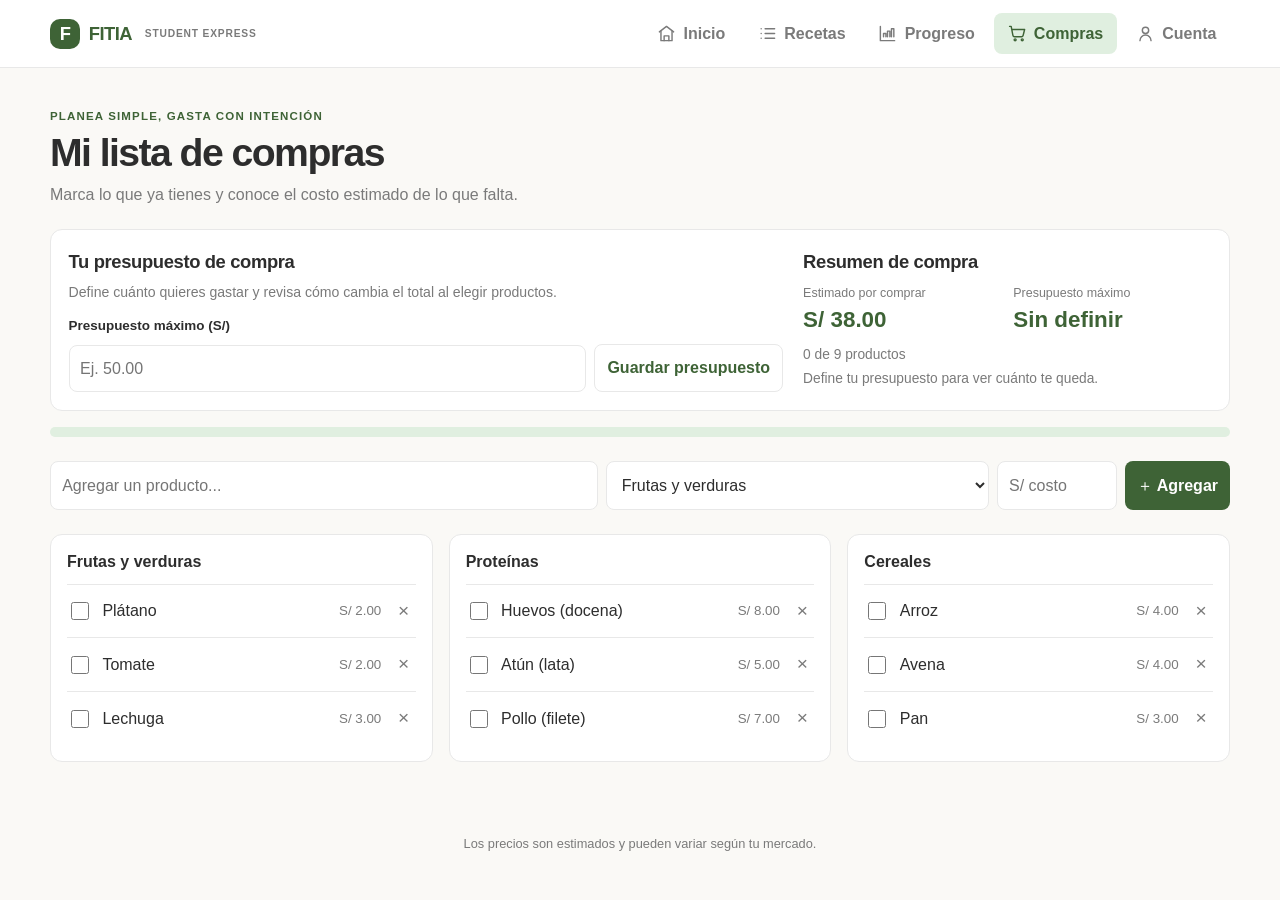
==== pages/compras.html @ e7eb4ef9 "act2" ====
<!DOCTYPE html>
<html lang="es">
<head>
    <meta charset="UTF-8">
    <meta name="viewport" content="width=device-width, initial-scale=1.0">
    <meta name="theme-color" content="#3E6336">
    <title>Lista de compras | FITIA Student Express</title>
    <link rel="stylesheet" href="../css/styles.css">
    <script src="../js/app.js" defer></script>
</head>
<body>
    <header class="site-header">
        <a class="brand" href="../index.html" aria-label="FITIA Student Express, inicio"><span class="brand-mark">F</span> FITIA <span class="brand-express">STUDENT EXPRESS</span></a>
        <nav class="desktop-nav" aria-label="Navegación principal">
            <a href="../index.html"><svg class="nav-icon" viewBox="0 0 24 24" aria-hidden="true" focusable="false"><path d="m3 10 9-7 9 7"/><path d="M5 9v12h14V9"/><path d="M9 21v-6h6v6"/></svg><span>Inicio</span></a>
            <a href="recetas.html"><svg class="nav-icon" viewBox="0 0 24 24" aria-hidden="true" focusable="false"><path d="M9 6h12M9 12h12M9 18h12"/><path d="M4 6h.01M4 12h.01M4 18h.01"/></svg><span>Recetas</span></a>
            <a href="progreso.html"><svg class="nav-icon" viewBox="0 0 24 24" aria-hidden="true" focusable="false"><path d="M3 3v18h18"/><path d="M7 16v-4h3v4M12 16V9h3v7M17 16V6h3v10"/></svg><span>Progreso</span></a>
            <a class="active" href="compras.html" aria-current="page"><svg class="nav-icon" viewBox="0 0 24 24" aria-hidden="true" focusable="false"><path d="M2 3h2l2.2 11.5a2 2 0 0 0 2 1.6h8.9a2 2 0 0 0 2-1.6L21 7H5"/><circle cx="9" cy="20" r="1.25"/><circle cx="18" cy="20" r="1.25"/></svg><span>Compras</span></a>
            <a href="cuenta.html"><svg class="nav-icon" viewBox="0 0 24 24" aria-hidden="true" focusable="false"><circle cx="12" cy="8" r="4"/><path d="M5 21a7 7 0 0 1 14 0"/></svg><span>Cuenta</span></a>
        </nav>
    </header>
    <main class="page-shell">
        <section class="page-heading"><p class="eyebrow">PLANEA SIMPLE, GASTA CON INTENCIÓN</p><h1>Mi lista de compras</h1><p>Marca lo que ya tienes y conoce el costo estimado de lo que falta.</p></section>
        <section class="budget-card surface" aria-label="Presupuesto de compras">
            <div class="budget-editor">
                <h2>Tu presupuesto de compra</h2>
                <p class="muted">Define cuánto quieres gastar y revisa cómo cambia el total al elegir productos.</p>
                <form id="shopping-budget-form" class="shopping-budget-form">
                    <label for="shopping-budget">Presupuesto máximo (S/)</label>
                    <input id="shopping-budget" type="number" min="0" step="0.10" inputmode="decimal" placeholder="Ej. 50.00">
                    <button class="button button-secondary" type="submit">Guardar presupuesto</button>
                </form>
            </div>
            <div class="shopping-budget-summary">
                <h2>Resumen de compra</h2>
                <div class="shopping-budget-totals">
                    <div><span class="muted">Estimado por comprar</span><strong id="shopping-total">S/ 0.00</strong></div>
                    <div><span class="muted">Presupuesto máximo</span><strong id="shopping-budget-value">Sin definir</strong></div>
                </div>
                <p id="shopping-count" class="muted">0 de 0 productos</p>
                <p id="shopping-budget-status" class="shopping-budget-status muted" aria-live="polite">Define tu presupuesto para ver cuánto te queda.</p>
            </div>
        </section>
        <div class="progress-track" style="margin:1rem 0 1.5rem" role="progressbar" aria-label="Productos comprados" aria-valuemin="0" aria-valuemax="100"><span id="shopping-progress" style="width:0%"></span></div>
        <form id="add-item-form" class="add-item-form">
            <label class="sr-only" for="new-item">Agregar producto a la lista</label>
            <input id="new-item" type="text" maxlength="60" placeholder="Agregar un producto..." required>
            <label class="sr-only" for="item-category">Categoría del producto</label>
            <select id="item-category" aria-label="Categoría del producto">
                <option value="Frutas y verduras">Frutas y verduras</option>
                <option value="Proteínas">Proteínas</option>
                <option value="Cereales">Cereales</option>
                <option value="__custom__">＋ Crear categoría personalizada</option>
            </select>
            <label class="sr-only" for="custom-category">Nombre de la nueva categoría</label>
            <input id="custom-category" type="text" maxlength="40" placeholder="Nombre de la categoría" hidden>
            <label class="sr-only" for="new-item-cost">Costo estimado en soles, opcional</label>
            <input id="new-item-cost" class="cost-input" type="number" min="0" step="0.10" inputmode="decimal" placeholder="S/ costo">
            <button class="button button-primary" type="submit">＋ Agregar</button>
        </form>
        <section id="shopping-list" class="home-grid" aria-label="Productos por categoría"></section>
    </main>
    <footer class="footer">Los precios son estimados y pueden variar según tu mercado.</footer>
    <nav class="mobile-nav" aria-label="Navegación móvil">
        <a href="../index.html"><svg class="nav-icon" viewBox="0 0 24 24" aria-hidden="true" focusable="false"><path d="m3 10 9-7 9 7"/><path d="M5 9v12h14V9"/><path d="M9 21v-6h6v6"/></svg><span>Inicio</span></a>
        <a href="recetas.html"><svg class="nav-icon" viewBox="0 0 24 24" aria-hidden="true" focusable="false"><path d="M9 6h12M9 12h12M9 18h12"/><path d="M4 6h.01M4 12h.01M4 18h.01"/></svg><span>Recetas</span></a>
        <a href="progreso.html"><svg class="nav-icon" viewBox="0 0 24 24" aria-hidden="true" focusable="false"><path d="M3 3v18h18"/><path d="M7 16v-4h3v4M12 16V9h3v7M17 16V6h3v10"/></svg><span>Progreso</span></a>
        <a class="active" href="compras.html" aria-current="page"><svg class="nav-icon" viewBox="0 0 24 24" aria-hidden="true" focusable="false"><path d="M2 3h2l2.2 11.5a2 2 0 0 0 2 1.6h8.9a2 2 0 0 0 2-1.6L21 7H5"/><circle cx="9" cy="20" r="1.25"/><circle cx="18" cy="20" r="1.25"/></svg><span>Compras</span></a>
        <a href="cuenta.html"><svg class="nav-icon" viewBox="0 0 24 24" aria-hidden="true" focusable="false"><circle cx="12" cy="8" r="4"/><path d="M5 21a7 7 0 0 1 14 0"/></svg><span>Cuenta</span></a>
    </nav>
    <div id="toast" class="toast" role="status" aria-live="polite"></div>
</body>
</html>
---- css/styles.css ----
:root {
    --color-primary: #3E6336;
    --color-background: #FAF9F6;
    --color-surface: #FFFFFF;
    --color-text-main: #2D2D2D;
    --color-text-muted: #7A7A7A;
    --color-border: #E8E8E8;
    --color-progress-bg: #E0EFE0;
    --color-progress-fill: #5C8E54;
    font-family: 'Inter', 'Roboto', sans-serif;
    color: var(--color-text-main);
    background: var(--color-background);
    font-synthesis: none;
    text-rendering: optimizeLegibility;
}
* { box-sizing: border-box; }
body { margin: 0; min-width: 320px; background: var(--color-background); line-height: 1.5; padding-bottom: 5.2rem; }
a { color: inherit; text-decoration: none; }
button, input, select { font: inherit; }
button, select, input[type="checkbox"] { cursor: pointer; }
button:focus-visible, a:focus-visible, input:focus-visible, select:focus-visible { outline: 3px solid #9bbd91; outline-offset: 3px; }
.site-header { height: 68px; position: sticky; top: 0; z-index: 5; display: flex; align-items: center; justify-content: space-between; padding: 0 max(1.25rem, calc((100vw - 1180px)/2)); background: var(--color-surface); border-bottom: 1px solid var(--color-border); }
.brand { display: inline-flex; align-items: center; gap: .55rem; font-size: 1.15rem; font-weight: 800; color: var(--color-primary); letter-spacing: -.03em; }
.brand-mark { display: grid; place-items: center; width: 30px; height: 30px; border-radius: 10px; color: white; background: var(--color-primary); }
.brand-express { margin-left: .25rem; font-size: .64rem; letter-spacing: .08em; color: var(--color-text-muted); }
.desktop-nav { display: none; align-items: center; gap: .35rem; }
.desktop-nav a { display: flex; align-items: center; gap: .45rem; padding: .55rem .85rem; border-radius: 8px; color: var(--color-text-muted); font-weight: 600; }
.desktop-nav a:hover, .desktop-nav a.active { color: var(--color-primary); background: var(--color-progress-bg); }
.nav-icon { display: block; width: 19px; height: 19px; flex: 0 0 auto; fill: none; stroke: currentColor; stroke-width: 1.8; stroke-linecap: round; stroke-linejoin: round; }
.page-shell { width: min(100% - 2rem, 1180px); margin: 0 auto; padding: 2rem 0 3rem; }
.page-heading { margin: 0 0 1.4rem; }
.page-heading h1 { margin: .25rem 0; font-size: clamp(1.75rem, 5vw, 2.45rem); letter-spacing: -.04em; line-height: 1.2; }
.page-heading > p:last-child { margin: .4rem 0 0; color: var(--color-text-muted); }
.eyebrow { margin: 0; color: var(--color-primary); font-size: .72rem; font-weight: 800; letter-spacing: .1em; }
.surface { border: 1px solid var(--color-border); border-radius: 12px; background: var(--color-surface); }
.filter-panel { padding: 1rem; margin-bottom: 1.8rem; }
.section-title-row, .card-title-row { display: flex; align-items: flex-start; justify-content: space-between; gap: .75rem; }
h2 { margin: 0; font-size: 1.15rem; letter-spacing: -.02em; }
h3 { margin: 0; font-size: 1rem; line-height: 1.35; }
.muted { color: var(--color-text-muted); }
.section-title-row p { margin: .15rem 0 0; font-size: .88rem; }
.mode-badge, .small-note { align-self: center; color: var(--color-primary); background: var(--color-progress-bg); border-radius: 999px; padding: .35rem .65rem; font-size: .72rem; font-weight: 700; white-space: nowrap; }
.search-field { display: flex; align-items: center; gap: .55rem; margin: 1rem 0; border: 1px solid var(--color-border); border-radius: 9px; padding: .1rem .75rem; color: var(--color-primary); }
.search-field input { border: 0; outline: 0; width: 100%; min-height: 44px; background: transparent; color: var(--color-text-main); }
.search-field:focus-within { border-color: var(--color-primary); }
.filter-row { display: flex; flex-wrap: wrap; gap: .55rem; }
.filter-chip { display: inline-flex; align-items: center; gap: .45rem; min-height: 40px; padding: .45rem .7rem; border: 1px solid var(--color-border); border-radius: 9px; background: white; font-size: .82rem; font-weight: 600; }
.filter-chip:has(input:checked) { border-color: var(--color-primary); color: var(--color-primary); background: var(--color-progress-bg); }
.filter-chip input { accent-color: var(--color-primary); }
.select-chip { color: var(--color-text-muted); }
.select-chip select { border: 0; color: var(--color-text-main); background: transparent; font-weight: 600; }
.recipes-section { margin-bottom: 2rem; }
.results-heading { align-items: center; margin-bottom: .85rem; }
.recipe-card { overflow: hidden; transition: box-shadow .18s ease, transform .18s ease; }
.recipe-card:hover, .feature-card:hover, .meal-card:hover { box-shadow: 0 4px 12px rgba(0,0,0,.05); }
.recipe-card-body { padding: .9rem; }
.recipe-card-body .muted { margin: .25rem 0 .65rem; font-size: .78rem; }
.price { color: var(--color-primary); font-weight: 800; white-space: nowrap; }
.sensory-tags { display: flex; flex-wrap: wrap; gap: .35rem; }
.sensory-tags span { border-radius: 999px; padding: .22rem .5rem; background: #f2f4ef; color: #53694c; font-size: .68rem; font-weight: 700; }
.ingredients-preview { min-height: 2.5rem; margin: .65rem 0; color: var(--color-text-muted); font-size: .78rem; }
.recipe-actions { display: grid; grid-template-columns: 1fr 1fr; gap: .5rem; }
.button { min-height: 44px; border: 0; border-radius: 8px; padding:  .7rem .75rem; font-weight: 750; transition: filter .15s ease, transform .15s ease; }
.button:hover { filter: brightness(.95); }
.button:active { transform: scale(.98); }
.button-primary { background: var(--color-primary); color: white; }
.button-secondary { border: 1px solid var(--color-border); background: white; color: var(--color-primary); }
.button-full { width: 100%; padding: 14px; }
.icon-button { display: grid; place-items: center; width: 40px; height: 40px; border: 1px solid var(--color-border); border-radius: 50%; background: white; }
.empty-state { padding: 1.5rem; text-align: center; color: var(--color-text-muted); }
.toast { position: fixed; z-index: 10; left: 50%; bottom: 5.6rem; width: max-content; max-width: calc(100vw - 2rem); transform: translate(-50%, 1rem); opacity: 0; pointer-events: none; padding: .7rem 1rem; border-radius: 9px; color: white; background: #2D2D2D; transition: .2s ease; }
.toast.visible { transform: translate(-50%, 0); opacity: 1; }
.mobile-nav { position: fixed; z-index: 6; right: 0; bottom: 0; left: 0; display: grid; grid-template-columns: repeat(5, 1fr); padding: .45rem .25rem max(.45rem, env(safe-area-inset-bottom)); border-top: 1px solid var(--color-border); background: white; }
.mobile-nav a { display: flex; flex-direction: column; align-items: center; gap: .12rem; color: #929292; font-size: .64rem; font-weight: 600; }
.mobile-nav .nav-icon { width: 1.35rem; height: 1.35rem; }
.mobile-nav a.active { color: var(--color-primary); }
.sr-only { position: absolute; width: 1px; height: 1px; padding: 0; margin: -1px; overflow: hidden; clip: rect(0, 0, 0, 0); white-space: nowrap; border: 0; }
.hero { position: relative; overflow: hidden; padding: clamp(1.5rem, 6vw, 3.5rem); border-radius: 18px; color: white; background: linear-gradient(110deg, #274b25, #5C8E54); }
.hero h1 { max-width: 650px; margin: .4rem 0; font-size: clamp(2rem, 6vw, 3.5rem); line-height: 1.08; letter-spacing: -.05em; }
.hero p { max-width: 560px; margin: .7rem 0 1.3rem; color: rgb(255 255 255 / 84%); }
.hero .eyebrow { color: #d7edce; }
.hero .button { display: inline-flex; align-items: center; justify-content: center; background: white; color: var(--color-primary); }
.home-grid, .dashboard-grid { display: grid; grid-template-columns: 1fr; gap: 1rem; margin-top: 1.5rem; }
.feature-card, .panel, .meal-card { padding: 1.1rem; transition: box-shadow .18s ease, transform .18s ease; }
.feature-icon { display: grid; place-items: center; width: 42px; height: 42px; margin-bottom: .75rem; border-radius: 12px; color: var(--color-primary); background: var(--color-progress-bg); font-size: 1.3rem; }
.feature-card p, .panel p { color: var(--color-text-muted); font-size: .9rem; }
.text-link { color: var(--color-primary); font-weight: 750; }
.budget-card { display: grid; gap: 1.25rem; padding: 1.1rem; }
.budget-card strong { display: block; font-size: 1.4rem; color: var(--color-primary); }
.budget-editor > p { margin: .35rem 0 0; font-size: .88rem; }
.shopping-budget-form { display: grid; grid-template-columns: minmax(0, 1fr) auto; gap: .5rem; align-items: end; margin-top: .8rem; }
.shopping-budget-form label { grid-column: 1 / -1; font-size: .84rem; font-weight: 700; }
.shopping-budget-form input { width: 100%; min-width: 0; min-height: 44px; border: 1px solid var(--color-border); border-radius: 8px; padding: .65rem; background: white; }
.shopping-budget-summary h2 { margin-bottom: .3rem; }
.shopping-budget-totals { display: grid; grid-template-columns: repeat(2, minmax(0, 1fr)); gap: .75rem; margin: .55rem 0; }
.shopping-budget-totals > div { min-width: 0; }
.shopping-budget-totals .muted { display: block; font-size: .78rem; }
.shopping-budget-summary > p { margin: .2rem 0; font-size: .86rem; }
.shopping-budget-status.over-budget { color: #a12622; font-weight: 700; }
.progress-track { height: 10px; overflow: hidden; border-radius: 999px; background: var(--color-progress-bg); }
.progress-track span { display: block; height: 100%; border-radius: inherit; background: var(--color-progress-fill); }
.macro-bars { display: grid; gap: .85rem; }
.macro-line { display: grid; grid-template-columns: 1fr auto; gap: .35rem .75rem; font-size: .85rem; }
.macro-line .progress-track { grid-column: 1 / -1; height: 8px; }
.meal-list, .shopping-list { display: grid; gap: .65rem; }
.meal-card { display: flex; align-items: center; justify-content: space-between; gap: 1rem; }
.meal-card p { margin: .15rem 0 0; font-size: .82rem; }
.meal-card .remove-meal, .remove-item { border: 0; background: transparent; color: var(--color-text-muted); font-size: 1.2rem; }
.shopping-group { padding: 1rem; }
.shopping-group h3 { margin-bottom: .7rem; }
.shopping-item { display: flex; align-items: center; gap: .65rem; padding: .55rem 0; border-top: 1px solid var(--color-border); }
.shopping-item > label { display: flex; flex: 1; align-items: center; gap: .65rem; }
.shopping-item input { width: 18px; height: 18px; accent-color: var(--color-primary); }
.shopping-item.checked span { color: var(--color-text-muted); text-decoration: line-through; }
.shopping-item .remove-item { padding: .2rem .4rem; }
.add-item-form { display: grid; grid-template-columns: minmax(0, 1fr) 108px; gap: .5rem; margin: 1rem 0; }
.add-item-form input { flex: 1; min-width: 0; border: 1px solid var(--color-border); border-radius: 8px; padding: .7rem; background: white; }
.add-item-form select { width: 100%; min-width: 0; border: 1px solid var(--color-border); border-radius: 8px; padding: .7rem; background: white; color: var(--color-text-main); }
.add-item-form input:first-of-type, .add-item-form .button { grid-column: 1 / -1; }
.shopping-summary { display: flex; align-items: center; justify-content: space-between; gap: 1rem; }
.auth-card, .account-panel, .local-account-notice { width: min(100%, 560px); margin-right: auto; margin-left: auto; padding: 1.25rem; }
.account-panel { margin-top: 0; }
.local-account-notice { margin-top: 1rem; }
.local-account-notice h2 { font-size: 1rem; }
.local-account-notice p { margin-bottom: 0; color: var(--color-text-muted); font-size: .86rem; }
.auth-tabs { display: grid; grid-template-columns: 1fr 1fr; gap: .5rem; margin-bottom: .75rem; }
.auth-tabs .button { width: 100%; }
.auth-form { display: grid; gap: 1rem; }
.auth-form[hidden] { display: none; }
.form-field { display: grid; gap: .35rem; }
.form-field label { font-size: .86rem; font-weight: 700; }
.form-field input { width: 100%; min-height: 46px; border: 1px solid var(--color-border); border-radius: 8px; padding: .7rem; background: white; color: var(--color-text-main); }
.auth-message { min-height: 1.4rem; margin: .25rem 0 .75rem; color: var(--color-text-muted); font-size: .86rem; }
.auth-message.error { color: #a12622; }
.footer { padding: 1.5rem 1rem; text-align: center; color: var(--color-text-muted); font-size: .8rem; }
@media (min-width: 768px) {
    body { padding-bottom: 0; }
    .desktop-nav { display: flex; }
    .mobile-nav { display: none; }
    .page-shell { padding-top: 2.5rem; }
    .filter-panel { padding: 1.25rem; }
    .home-grid { grid-template-columns: repeat(3, 1fr); }
    .dashboard-grid { grid-template-columns: minmax(0, 1fr) minmax(280px, .75fr); align-items: start; }
    .budget-card { grid-template-columns: minmax(0, 1.4fr) minmax(220px, .8fr); align-items: center; }
    .add-item-form { grid-template-columns: minmax(0, 1fr) minmax(190px, .7fr) 120px auto; }
    .add-item-form input:first-of-type, .add-item-form .button { grid-column: auto; }
    .toast { bottom: 1.5rem; }
}
@media (min-width: 768px) and (max-width: 900px) {
    .desktop-nav { gap: .15rem; }
    .desktop-nav a { gap: .3rem; padding: .45rem .5rem; font-size: .88rem; }
    .brand-express { display: none; }
}
/* Nielsen 4, 8 y 10: los mismos patrones entre páginas, una interfaz limpia y movimiento opcional. */
@media (prefers-reduced-motion: reduce) {
    *, *::before, *::after { scroll-behavior: auto !important; transition-duration: .01ms !important; animation-duration: .01ms !important; }
}
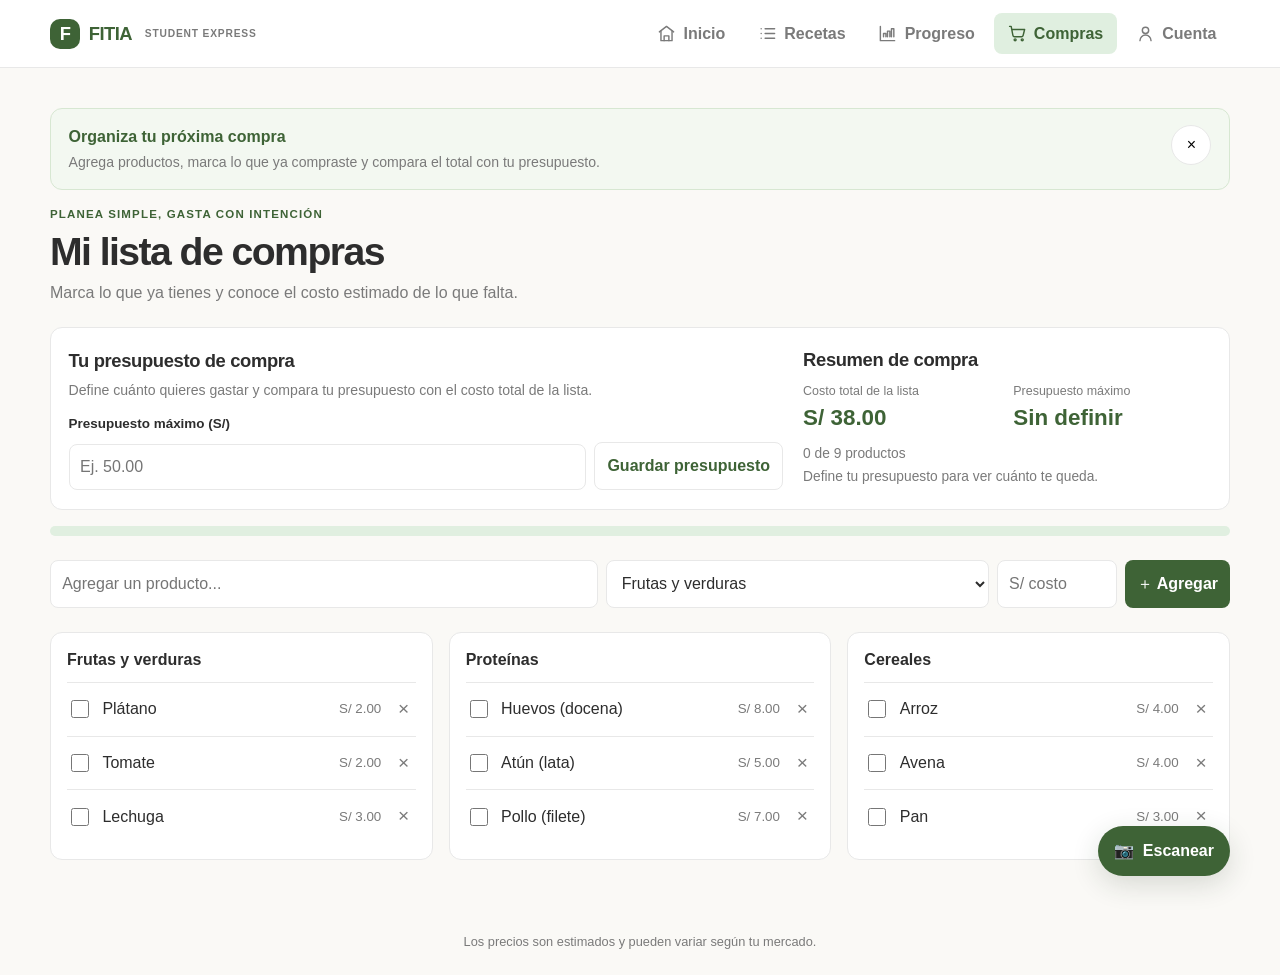
==== commit 59fb5e0d: "actualización2" ====
--- a/pages/compras.html
+++ b/pages/compras.html
@@ -20,11 +20,15 @@
         </nav>
     </header>
     <main class="page-shell">
+        <aside class="module-guide surface" data-module-guide="compras" hidden>
+            <div><strong>Organiza tu próxima compra</strong><p>Agrega productos, marca lo que ya compraste y compara el total con tu presupuesto.</p></div>
+            <button class="icon-button" type="button" data-dismiss-guide aria-label="Cerrar guía">×</button>
+        </aside>
         <section class="page-heading"><p class="eyebrow">PLANEA SIMPLE, GASTA CON INTENCIÓN</p><h1>Mi lista de compras</h1><p>Marca lo que ya tienes y conoce el costo estimado de lo que falta.</p></section>
         <section class="budget-card surface" aria-label="Presupuesto de compras">
             <div class="budget-editor">
                 <h2>Tu presupuesto de compra</h2>
-                <p class="muted">Define cuánto quieres gastar y revisa cómo cambia el total al elegir productos.</p>
+                <p class="muted">Define cuánto quieres gastar y compara tu presupuesto con el costo total de la lista.</p>
                 <form id="shopping-budget-form" class="shopping-budget-form">
                     <label for="shopping-budget">Presupuesto máximo (S/)</label>
                     <input id="shopping-budget" type="number" min="0" step="0.10" inputmode="decimal" placeholder="Ej. 50.00">
@@ -34,14 +38,14 @@
             <div class="shopping-budget-summary">
                 <h2>Resumen de compra</h2>
                 <div class="shopping-budget-totals">
-                    <div><span class="muted">Estimado por comprar</span><strong id="shopping-total">S/ 0.00</strong></div>
+                    <div><span class="muted">Costo total de la lista</span><strong id="shopping-total">S/ 0.00</strong></div>
                     <div><span class="muted">Presupuesto máximo</span><strong id="shopping-budget-value">Sin definir</strong></div>
                 </div>
                 <p id="shopping-count" class="muted">0 de 0 productos</p>
                 <p id="shopping-budget-status" class="shopping-budget-status muted" aria-live="polite">Define tu presupuesto para ver cuánto te queda.</p>
             </div>
         </section>
-        <div class="progress-track" style="margin:1rem 0 1.5rem" role="progressbar" aria-label="Productos comprados" aria-valuemin="0" aria-valuemax="100"><span id="shopping-progress" style="width:0%"></span></div>
+        <div class="progress-track shopping-progress" role="progressbar" aria-label="Productos comprados" aria-valuemin="0" aria-valuemax="100"><span id="shopping-progress"></span></div>
         <form id="add-item-form" class="add-item-form">
             <label class="sr-only" for="new-item">Agregar producto a la lista</label>
             <input id="new-item" type="text" maxlength="60" placeholder="Agregar un producto..." required>
--- a/css/styles.css
+++ b/css/styles.css
@@ -7,6 +7,10 @@
     --color-border: #E8E8E8;
     --color-progress-bg: #E0EFE0;
     --color-progress-fill: #5C8E54;
+    --color-danger: #A12622;
+    --color-danger-bg: #FCECEB;
+    --color-success: #2F6F48;
+    --color-shadow: 0 8px 28px rgb(34 47 30 / 16%);
     font-family: 'Inter', 'Roboto', sans-serif;
     color: var(--color-text-main);
     background: var(--color-background);
@@ -18,7 +22,7 @@
 a { color: inherit; text-decoration: none; }
 button, input, select { font: inherit; }
 button, select, input[type="checkbox"] { cursor: pointer; }
-button:focus-visible, a:focus-visible, input:focus-visible, select:focus-visible { outline: 3px solid #9bbd91; outline-offset: 3px; }
+button:focus-visible, a:focus-visible, input:focus-visible, select:focus-visible, summary:focus-visible { outline: 3px solid #9bbd91; outline-offset: 3px; }
 .site-header { height: 68px; position: sticky; top: 0; z-index: 5; display: flex; align-items: center; justify-content: space-between; padding: 0 max(1.25rem, calc((100vw - 1180px)/2)); background: var(--color-surface); border-bottom: 1px solid var(--color-border); }
 .brand { display: inline-flex; align-items: center; gap: .55rem; font-size: 1.15rem; font-weight: 800; color: var(--color-primary); letter-spacing: -.03em; }
 .brand-mark { display: grid; place-items: center; width: 30px; height: 30px; border-radius: 10px; color: white; background: var(--color-primary); }
@@ -51,7 +55,7 @@
 .select-chip select { border: 0; color: var(--color-text-main); background: transparent; font-weight: 600; }
 .recipes-section { margin-bottom: 2rem; }
 .results-heading { align-items: center; margin-bottom: .85rem; }
-.recipe-card { overflow: hidden; transition: box-shadow .18s ease, transform .18s ease; }
+.recipe-card { position: relative; overflow: hidden; transition: box-shadow .18s ease, transform .18s ease; }
 .recipe-card:hover, .feature-card:hover, .meal-card:hover { box-shadow: 0 4px 12px rgba(0,0,0,.05); }
 .recipe-card-body { padding: .9rem; }
 .recipe-card-body .muted { margin: .25rem 0 .65rem; font-size: .78rem; }
@@ -65,10 +69,11 @@
 .button:active { transform: scale(.98); }
 .button-primary { background: var(--color-primary); color: white; }
 .button-secondary { border: 1px solid var(--color-border); background: white; color: var(--color-primary); }
+.button-danger { border: 1px solid var(--color-danger-bg); background: var(--color-danger-bg); color: var(--color-danger); }
 .button-full { width: 100%; padding: 14px; }
 .icon-button { display: grid; place-items: center; width: 40px; height: 40px; border: 1px solid var(--color-border); border-radius: 50%; background: white; }
 .empty-state { padding: 1.5rem; text-align: center; color: var(--color-text-muted); }
-.toast { position: fixed; z-index: 10; left: 50%; bottom: 5.6rem; width: max-content; max-width: calc(100vw - 2rem); transform: translate(-50%, 1rem); opacity: 0; pointer-events: none; padding: .7rem 1rem; border-radius: 9px; color: white; background: #2D2D2D; transition: .2s ease; }
+.toast { position: fixed; z-index: 10; left: 50%; bottom: 5.6rem; width: max-content; max-width: calc(100vw - 2rem); transform: translate(-50%, 1rem); opacity: 0; pointer-events: none; padding: .7rem 1rem; border-radius: 9px; color: white; background: #2D2D2D; box-shadow: var(--color-shadow); transition: .2s ease; }
 .toast.visible { transform: translate(-50%, 0); opacity: 1; }
 .mobile-nav { position: fixed; z-index: 6; right: 0; bottom: 0; left: 0; display: grid; grid-template-columns: repeat(5, 1fr); padding: .45rem .25rem max(.45rem, env(safe-area-inset-bottom)); border-top: 1px solid var(--color-border); background: white; }
 .mobile-nav a { display: flex; flex-direction: column; align-items: center; gap: .12rem; color: #929292; font-size: .64rem; font-weight: 600; }
@@ -96,14 +101,15 @@
 .shopping-budget-totals > div { min-width: 0; }
 .shopping-budget-totals .muted { display: block; font-size: .78rem; }
 .shopping-budget-summary > p { margin: .2rem 0; font-size: .86rem; }
-.shopping-budget-status.over-budget { color: #a12622; font-weight: 700; }
+.shopping-budget-status.over-budget { color: var(--color-danger); font-weight: 700; }
 .progress-track { height: 10px; overflow: hidden; border-radius: 999px; background: var(--color-progress-bg); }
 .progress-track span { display: block; height: 100%; border-radius: inherit; background: var(--color-progress-fill); }
+.macro-line .progress-track > span { width: 0; }
 .macro-bars { display: grid; gap: .85rem; }
 .macro-line { display: grid; grid-template-columns: 1fr auto; gap: .35rem .75rem; font-size: .85rem; }
 .macro-line .progress-track { grid-column: 1 / -1; height: 8px; }
 .meal-list, .shopping-list { display: grid; gap: .65rem; }
-.meal-card { display: flex; align-items: center; justify-content: space-between; gap: 1rem; }
+.meal-card { display: flex; flex-wrap: wrap; align-items: center; justify-content: space-between; gap: 1rem; }
 .meal-card p { margin: .15rem 0 0; font-size: .82rem; }
 .meal-card .remove-meal, .remove-item { border: 0; background: transparent; color: var(--color-text-muted); font-size: 1.2rem; }
 .shopping-group { padding: 1rem; }
@@ -131,8 +137,90 @@
 .form-field label { font-size: .86rem; font-weight: 700; }
 .form-field input { width: 100%; min-height: 46px; border: 1px solid var(--color-border); border-radius: 8px; padding: .7rem; background: white; color: var(--color-text-main); }
 .auth-message { min-height: 1.4rem; margin: .25rem 0 .75rem; color: var(--color-text-muted); font-size: .86rem; }
-.auth-message.error { color: #a12622; }
+.auth-message.error { color: var(--color-danger); }
 .footer { padding: 1.5rem 1rem; text-align: center; color: var(--color-text-muted); font-size: .8rem; }
+.spaced-top { margin-top: 1rem; }
+.meal-section { margin-top: 1rem; }
+.meal-section-heading { margin-bottom: .75rem; }
+.info-panel { margin-top: 1rem; }
+.shopping-progress { margin: 1rem 0 1.5rem; }
+.shopping-progress > span { width: 0; }
+.module-guide { display: flex; align-items: flex-start; justify-content: space-between; gap: 1rem; margin-bottom: 1rem; padding: 1rem 1.1rem; border-color: #d7e7d2; background: #f3f8f1; }
+.module-guide[hidden] { display: none; }
+.module-guide strong { color: var(--color-primary); }
+.module-guide p { margin: .2rem 0 0; color: var(--color-text-muted); font-size: .88rem; }
+.quick-meals { margin-top: 1rem; }
+.quick-meal-list { display: grid; gap: .55rem; margin-top: .8rem; }
+.quick-meal-row { display: grid; grid-template-columns: minmax(0, 1fr) auto; align-items: center; gap: .5rem; padding-top: .55rem; border-top: 1px solid var(--color-border); }
+.quick-meal-copy { min-width: 0; }
+.quick-meal-copy strong, .quick-meal-copy span { display: block; overflow-wrap: anywhere; }
+.quick-meal-copy span { color: var(--color-text-muted); font-size: .78rem; }
+.quick-meal-group > h3 { margin-bottom: .35rem; }
+.quick-meal-group > .muted { margin: 0 0 .45rem; font-size: .82rem; }
+.quick-meal-actions { display: flex; align-items: center; gap: .35rem; }
+.quick-meal-actions .button { min-height: 38px; padding: .45rem .65rem; }
+.portion-select { min-height: 38px; max-width: 84px; border: 1px solid var(--color-border); border-radius: 8px; padding: .35rem; background: white; color: var(--color-text-main); }
+.favorite-toggle { position: absolute; z-index: 1; top: .65rem; right: .65rem; display: grid; place-items: center; width: 40px; height: 40px; border: 1px solid var(--color-border); border-radius: 50%; background: white; color: #7A7A7A; font-size: 1.25rem; box-shadow: 0 2px 8px rgb(0 0 0 / 12%); }
+.favorite-toggle[aria-pressed="true"], .quick-favorite[aria-pressed="true"] { color: #B7791F; }
+.recipe-portion { display: flex; align-items: center; justify-content: flex-end; gap: .45rem; margin: .65rem 0; color: var(--color-text-muted); font-size: .78rem; font-weight: 650; }
+.portion-summary { display: block; margin: -.35rem 0 .65rem; color: var(--color-text-muted); font-size: .72rem; text-align: right; }
+.meal-card-main { flex: 1 1 180px; }
+.meal-edit-toggle { white-space: nowrap; }
+.meal-edit-form { display: grid; grid-template-columns: repeat(2, minmax(0, 1fr)); gap: .6rem; width: 100%; padding-top: .8rem; border-top: 1px solid var(--color-border); }
+.meal-edit-form[hidden] { display: none; }
+.meal-edit-form label { display: grid; gap: .25rem; color: var(--color-text-muted); font-size: .76rem; font-weight: 650; }
+.meal-edit-form input, .meal-edit-form select, .scan-field input, .scan-field select { width: 100%; min-width: 0; min-height: 42px; border: 1px solid var(--color-border); border-radius: 8px; padding: .55rem; background: white; color: var(--color-text-main); }
+.meal-edit-form .edit-name-field, .meal-edit-form .meal-edit-actions { grid-column: 1 / -1; }
+.meal-edit-actions { display: flex; justify-content: flex-end; gap: .5rem; }
+.recipe-grid { display: grid; grid-template-columns: 1fr; gap: 1rem; }
+.recipe-image { width: 100%; aspect-ratio: 16 / 10; object-fit: cover; background: var(--color-progress-bg); }
+.recipe-modal { width: min(92vw, 520px); max-height: 90vh; overflow-y: auto; border: 0; border-radius: 16px; padding: 0; color: var(--color-text-main); }
+.recipe-modal::backdrop { background: rgb(25 35 23 / 55%); }
+.recipe-modal-content { padding: 1.25rem; }
+.macro-grid { display: grid; grid-template-columns: repeat(2, 1fr); gap: .75rem; margin: 1rem 0; }
+.macro { padding: .85rem; border-radius: 10px; background: var(--color-background); }
+.macro strong, .macro span { display: block; }
+.modal-header { display: flex; justify-content: space-between; align-items: center; gap: 1rem; }
+.available-panel { margin: 0 0 1rem; padding: 0 1rem; }
+.available-panel summary { display: flex; align-items: center; justify-content: space-between; gap: .75rem; min-height: 64px; cursor: pointer; list-style: none; }
+.available-panel summary::-webkit-details-marker { display: none; }
+.available-panel summary > span:first-child { display: grid; gap: .15rem; }
+.available-panel summary strong { font-size: 1rem; }
+.available-panel summary .muted { font-size: .82rem; }
+.available-panel[open] { padding-bottom: 1rem; }
+.available-content { border-top: 1px solid var(--color-border); }
+.category-filters, .selected-ingredients { display: flex; flex-wrap: wrap; gap: .5rem; }
+.category-filters { margin: .85rem 0; }
+.category-filter, .selected-ingredient { min-height: 36px; border: 1px solid var(--color-border); border-radius: 999px; padding: .4rem .75rem; color: var(--color-text-muted); background: white; font-size: .8rem; font-weight: 650; }
+.category-filter[aria-pressed="true"], .selected-ingredient { border-color: var(--color-primary); color: var(--color-primary); background: var(--color-progress-bg); }
+.ingredient-grid { display: grid; grid-template-columns: repeat(2, minmax(0, 1fr)); gap: .55rem; }
+.ingredient-option { display: flex; align-items: center; gap: .45rem; min-width: 0; padding: .6rem; border: 1px solid var(--color-border); border-radius: 10px; background: white; cursor: pointer; }
+.ingredient-option.selected { border-color: var(--color-primary); background: var(--color-progress-bg); }
+.ingredient-option input { width: 18px; height: 18px; margin-left: auto; accent-color: var(--color-primary); }
+.ingredient-icon { display: grid; place-items: center; flex: 0 0 30px; height: 30px; border-radius: 50%; background: var(--color-background); }
+.ingredient-copy { min-width: 0; }
+.ingredient-copy strong, .ingredient-copy small { display: block; overflow-wrap: anywhere; }
+.ingredient-copy small { color: var(--color-text-muted); font-size: .68rem; }
+.ingredient-footer { display: flex; align-items: center; justify-content: space-between; gap: .75rem; margin-top: .9rem; }
+.selected-ingredients { align-items: center; min-height: 34px; }
+.ingredient-hint { margin: .7rem 0 0; color: var(--color-text-muted); font-size: .78rem; }
+.preparation-title { margin: 1.25rem 0 .6rem; font-size: 1rem; }
+.preparation-steps { display: grid; gap: .6rem; margin: 0 0 1rem; padding-left: 1.5rem; }
+.preparation-steps li { padding-left: .2rem; }
+.scan-fab { position: fixed; z-index: 7; right: max(1rem, calc((100vw - 1180px)/2)); bottom: 6rem; display: inline-flex; align-items: center; gap: .55rem; min-height: 50px; border: 0; border-radius: 999px; padding: .75rem 1rem; color: white; background: var(--color-primary); box-shadow: var(--color-shadow); font-weight: 750; }
+.scan-fab:hover { filter: brightness(.95); }
+.scan-modal { position: fixed; z-index: 20; inset: 0; display: none; align-items: center; justify-content: center; padding: 1rem; background: rgb(25 35 23 / 58%); }
+.scan-modal.active { display: flex; }
+.scan-card { width: min(100%, 520px); max-height: min(90vh, 760px); overflow-y: auto; border: 1px solid var(--color-border); border-radius: 16px; padding: 1.2rem; background: var(--color-surface); box-shadow: var(--color-shadow); }
+.scan-card h2 { margin-bottom: .25rem; }
+.scan-description { margin: 0 0 .9rem; color: var(--color-text-muted); font-size: .86rem; }
+.scan-mode-field { display: grid; gap: .35rem; margin: .85rem 0; font-size: .84rem; font-weight: 700; }
+.scan-file-input { position: absolute; width: 1px; height: 1px; overflow: hidden; clip: rect(0, 0, 0, 0); }
+.scan-preview { display: none; width: 100%; max-height: 260px; margin-top: .8rem; border-radius: 10px; object-fit: contain; background: var(--color-background); }
+.scan-result { display: grid; gap: .65rem; margin-top: .8rem; font-size: .9rem; }
+.scan-field { display: grid; gap: .3rem; font-size: .82rem; font-weight: 650; }
+.scan-progress { color: var(--color-primary); font-weight: 700; }
+.scan-actions { display: flex; justify-content: flex-end; flex-wrap: wrap; gap: .5rem; margin-top: 1rem; }
 @media (min-width: 768px) {
     body { padding-bottom: 0; }
     .desktop-nav { display: flex; }
@@ -145,13 +233,19 @@
     .add-item-form { grid-template-columns: minmax(0, 1fr) minmax(190px, .7fr) 120px auto; }
     .add-item-form input:first-of-type, .add-item-form .button { grid-column: auto; }
     .toast { bottom: 1.5rem; }
-}
+    .scan-fab { bottom: 1.5rem; }
+    .available-panel { padding-right: 1.25rem; padding-left: 1.25rem; }
+    .available-panel[open] { padding-bottom: 1.25rem; }
+    .ingredient-grid { grid-template-columns: repeat(4, minmax(0, 1fr)); }
+    .recipe-grid { grid-template-columns: repeat(3, minmax(0, 1fr)); }
+}
+@media (min-width: 1100px) { .recipe-grid { grid-template-columns: repeat(4, minmax(0, 1fr)); } }
+@media (min-width: 480px) { .ingredient-grid { grid-template-columns: repeat(3, minmax(0, 1fr)); } }
 @media (min-width: 768px) and (max-width: 900px) {
     .desktop-nav { gap: .15rem; }
     .desktop-nav a { gap: .3rem; padding: .45rem .5rem; font-size: .88rem; }
     .brand-express { display: none; }
 }
-/* Nielsen 4, 8 y 10: los mismos patrones entre páginas, una interfaz limpia y movimiento opcional. */
 @media (prefers-reduced-motion: reduce) {
     *, *::before, *::after { scroll-behavior: auto !important; transition-duration: .01ms !important; animation-duration: .01ms !important; }
 }
